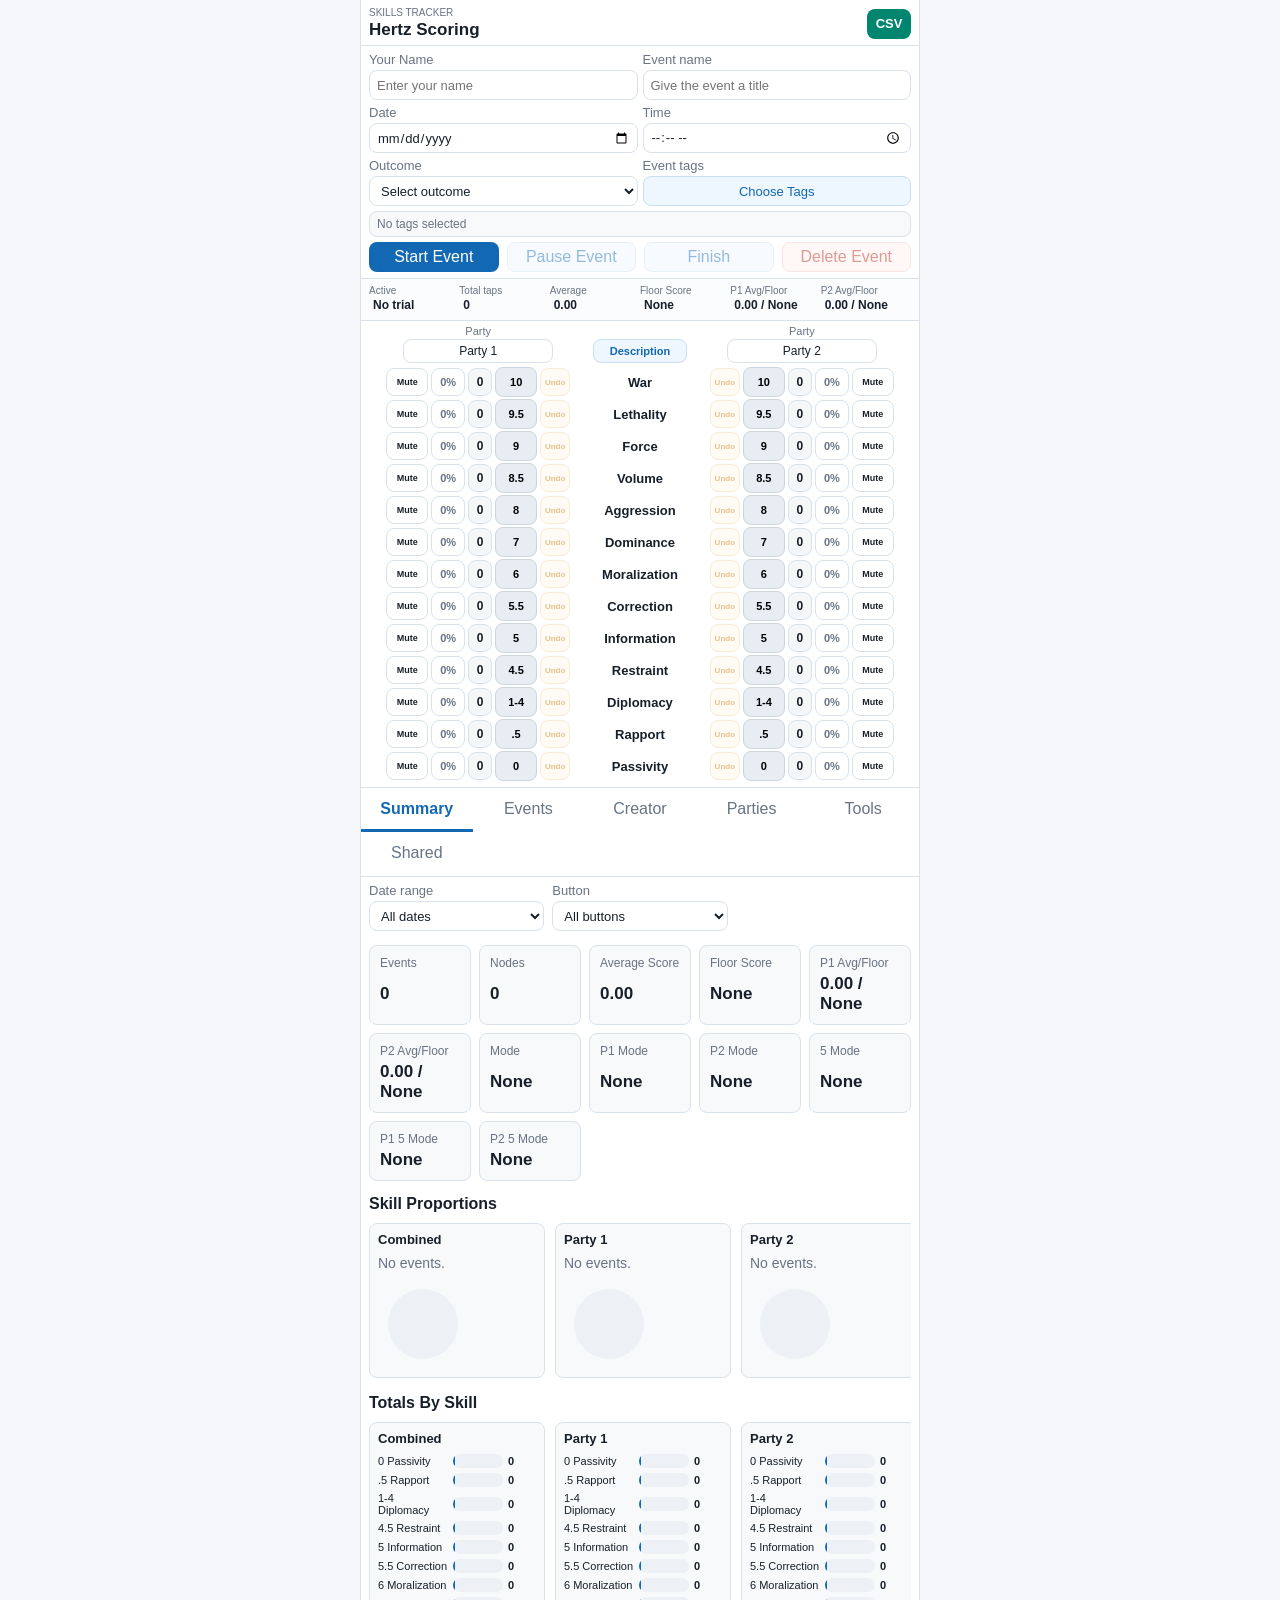
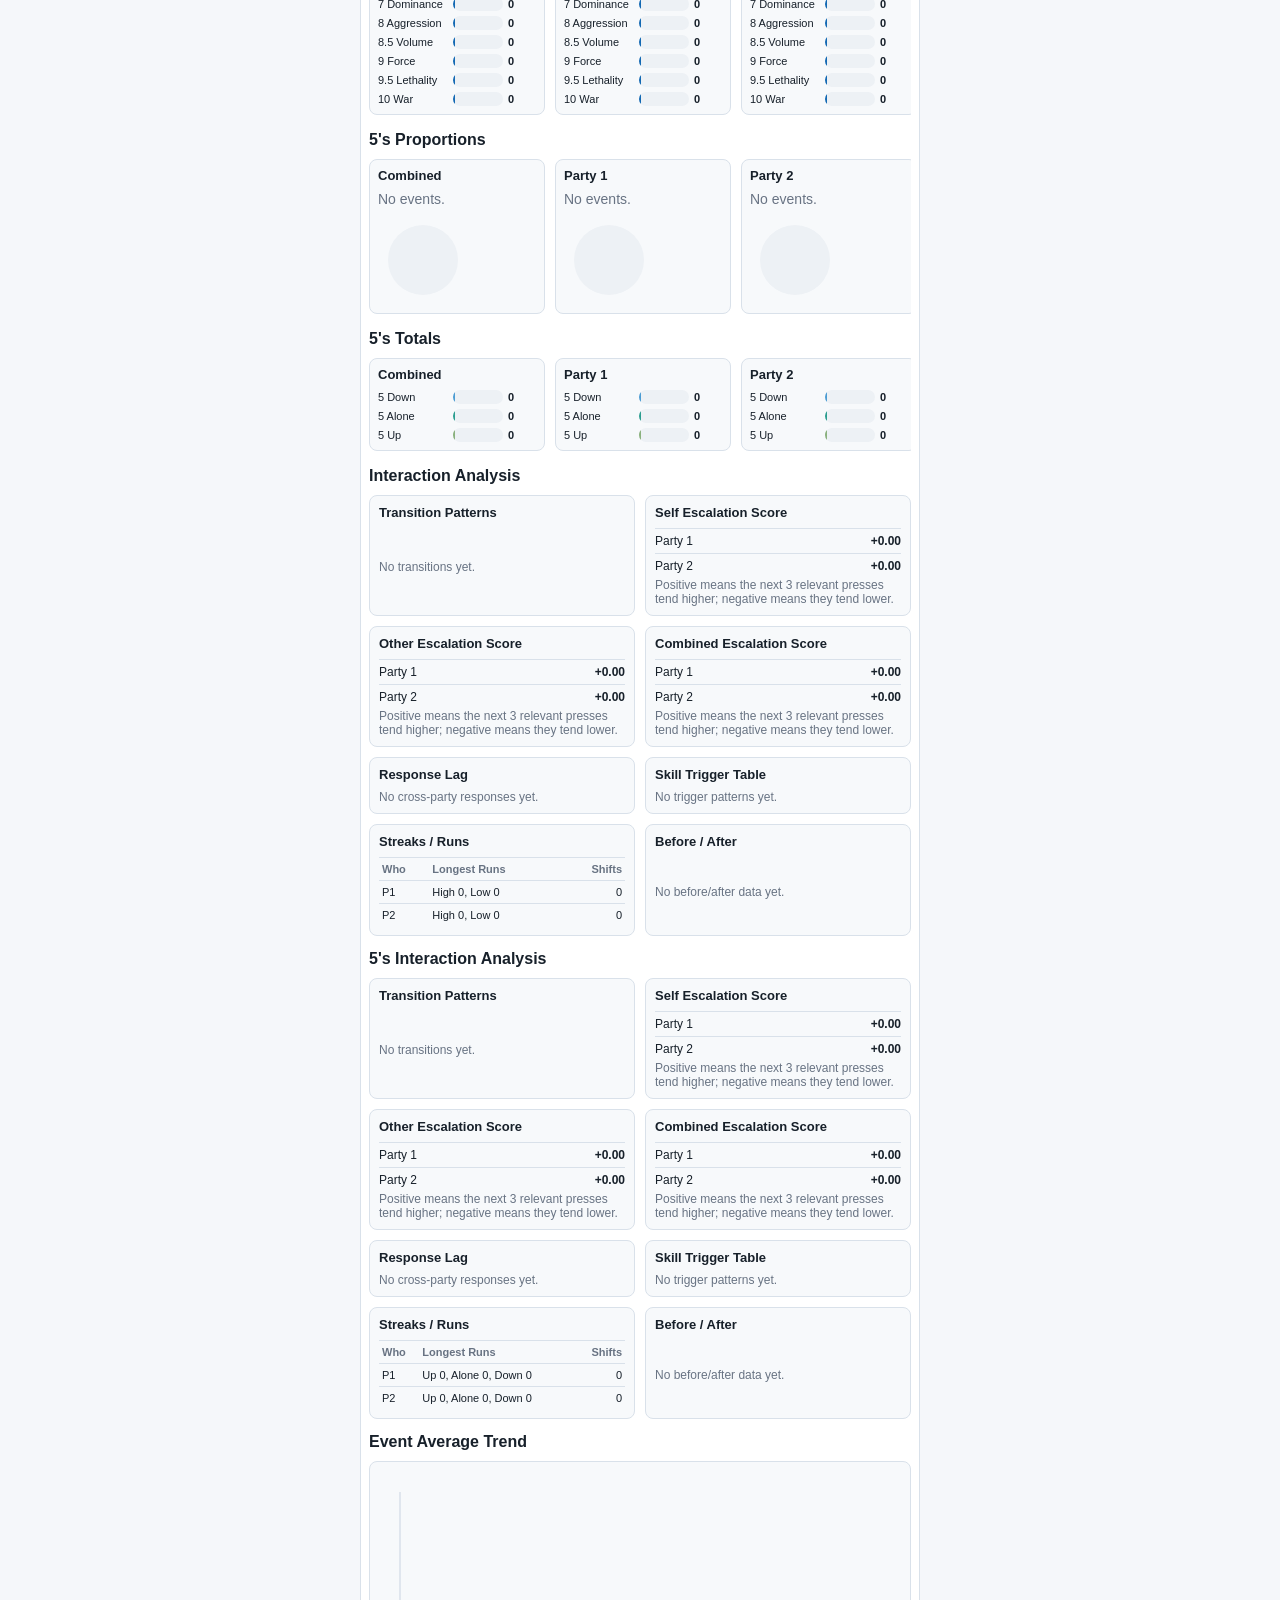
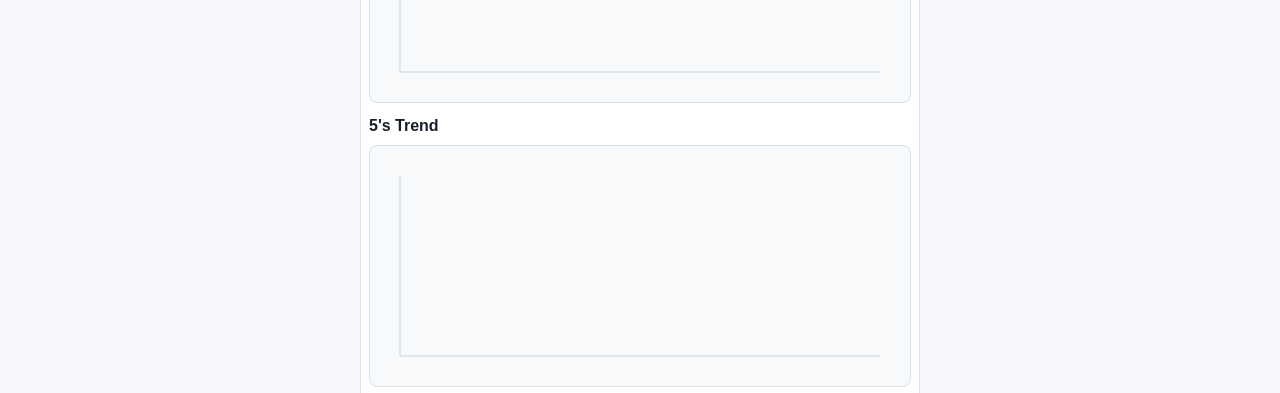
==== index.html @ 6743d91a "First Upload My first time uploading the files from Codex" ====
<!doctype html>
<html lang="en">
  <head>
    <meta charset="utf-8">
    <meta name="viewport" content="width=device-width, initial-scale=1">
    <title>!fThen Mobile</title>
    <meta name="theme-color" content="#1268b3">
    <meta name="apple-mobile-web-app-capable" content="yes">
    <meta name="apple-mobile-web-app-title" content="!fThen Mobile">
    <meta name="apple-mobile-web-app-status-bar-style" content="default">
    <link rel="manifest" href="manifest.webmanifest">
    <link rel="icon" href="icons/icon.svg" type="image/svg+xml">
    <link rel="apple-touch-icon" href="icons/ifthen-logo.png">
    <link rel="stylesheet" href="styles.css">
  </head>
  <body>
    <main class="app-shell">
      <header class="topbar">
        <div>
          <p class="eyebrow">Skills Tracker</p>
          <h1>Hertz Scoring</h1>
        </div>
        <button class="icon-button" id="exportCsv" type="button" aria-label="Export event summaries to CSV" title="Export CSV">
          CSV
        </button>
      </header>

      <section class="trial-panel" aria-label="Event setup">
        <label class="field">
          <span>Your Name</span>
          <input id="clientName" autocomplete="name" placeholder="Enter your name">
        </label>
        <label class="field">
          <span>Event name</span>
          <input id="trialName" placeholder="Give the event a title">
        </label>
        <label class="field">
          <span>Date</span>
          <input id="eventDate" type="date">
        </label>
        <label class="field">
          <span>Time</span>
          <input id="eventTime" type="time">
        </label>
        <label class="field">
          <span>Outcome</span>
          <select id="eventOutcome">
            <option value="">Select outcome</option>
            <option value="Resolved">Resolved</option>
            <option value="De-escalated">De-escalated</option>
            <option value="Unresolved">Unresolved</option>
            <option value="Escalated">Escalated</option>
            <option value="Paused">Paused</option>
            <option value="Intervention">Intervention</option>
          </select>
        </label>
        <label class="field">
          <span>Event tags</span>
          <button class="secondary" id="openTagPicker" type="button">Choose Tags</button>
        </label>
        <div class="selected-tags" id="selectedTags">No tags selected</div>
        <div class="trial-actions">
          <button class="primary" id="startTrial" type="button">Start Event</button>
          <button class="secondary" id="pauseTrial" type="button" disabled aria-label="Pause or resume event">⏸</button>
          <button class="secondary" id="endTrial" type="button" disabled>Finish</button>
          <button class="danger" id="deleteTrial" type="button" disabled>Delete Event</button>
        </div>
      </section>

      <section class="status-strip" aria-live="polite">
        <div>
          <span class="stat-label">Active</span>
          <strong id="activeTrialLabel">No trial</strong>
        </div>
        <div>
          <span class="stat-label">Total taps</span>
          <strong id="totalTaps">0</strong>
        </div>
        <div>
          <span class="stat-label">Average</span>
          <strong id="averageScore">0.00</strong>
        </div>
        <div>
          <span class="stat-label">Floor Score</span>
          <strong id="floorScore">None</strong>
        </div>
        <div>
          <span class="stat-label">P1 Avg/Floor</span>
          <strong id="partyOneScores">0.00 / None</strong>
        </div>
        <div>
          <span class="stat-label">P2 Avg/Floor</span>
          <strong id="partyTwoScores">0.00 / None</strong>
        </div>
      </section>

      <section class="recorder" aria-label="Skill buttons">
        <div class="party-headings">
          <label class="field participant-field">
            <span>Party</span>
            <input id="participantOne" placeholder="Party 1" value="Party 1">
          </label>
          <button class="description-toggle" id="descriptionToggle" type="button">Description</button>
          <label class="field participant-field">
            <span>Party</span>
            <input id="participantTwo" placeholder="Party 2" value="Party 2">
          </label>
        </div>
        <div id="descriptionBox" class="description-box hidden"></div>
        <div id="buttonStack" class="button-stack"></div>
      </section>

      <nav class="tabs" aria-label="Dashboard views">
        <button class="tab active" data-tab="summary" type="button">Summary</button>
        <button class="tab" data-tab="trials" type="button">Events</button>
        <button class="tab" data-tab="creator" type="button">Creator</button>
        <button class="tab" data-tab="participants" type="button">Parties</button>
        <button class="tab" data-tab="tools" type="button">Tools</button>
        <button class="tab" data-tab="shared" type="button">Shared</button>
      </nav>

      <section class="dashboard" id="summaryPanel">
        <div class="filter-row">
          <label class="field compact">
            <span>Date range</span>
            <select id="dateFilter">
              <option value="all">All dates</option>
              <option value="7">Last 7 days</option>
              <option value="30">Last 30 days</option>
            </select>
          </label>
          <label class="field compact">
            <span>Button</span>
            <select id="buttonFilter">
              <option value="all">All buttons</option>
            </select>
          </label>
        </div>

        <div class="metric-grid">
          <div class="metric">
            <span>Events</span>
            <strong id="metricTrials">0</strong>
          </div>
          <div class="metric">
            <span>Nodes</span>
            <strong id="metricEvents">0</strong>
          </div>
          <div class="metric">
            <span>Average Score</span>
            <strong id="metricAverage">0.00</strong>
          </div>
          <div class="metric">
            <span>Floor Score</span>
            <strong id="metricFloor">None</strong>
          </div>
          <div class="metric">
            <span>P1 Avg/Floor</span>
            <strong id="metricPartyOneScores">0.00 / None</strong>
          </div>
          <div class="metric">
            <span>P2 Avg/Floor</span>
            <strong id="metricPartyTwoScores">0.00 / None</strong>
          </div>
          <div class="metric">
            <span>Mode</span>
            <strong id="metricMode">None</strong>
          </div>
          <div class="metric">
            <span>P1 Mode</span>
            <strong id="metricModeP1">None</strong>
          </div>
          <div class="metric">
            <span>P2 Mode</span>
            <strong id="metricModeP2">None</strong>
          </div>
          <div class="metric">
            <span>5 Mode</span>
            <strong id="metricCategoryMode">None</strong>
          </div>
          <div class="metric">
            <span>P1 5 Mode</span>
            <strong id="metricCategoryModeP1">None</strong>
          </div>
          <div class="metric">
            <span>P2 5 Mode</span>
            <strong id="metricCategoryModeP2">None</strong>
          </div>
        </div>

        <div class="chart-block">
          <h2>Skill Proportions</h2>
          <div id="pieChartRow" class="chart-row"></div>
        </div>

        <div class="chart-block">
          <h2>Totals By Skill</h2>
          <div id="barChartRow" class="chart-row"></div>
        </div>

        <div class="chart-block">
          <h2>5's Proportions</h2>
          <div id="categoryPieChartRow" class="chart-row"></div>
        </div>

        <div class="chart-block">
          <h2>5's Totals</h2>
          <div id="categoryBarChartRow" class="chart-row"></div>
        </div>

        <div class="chart-block">
          <h2>Interaction Analysis</h2>
          <div id="interactionAnalysis" class="analysis-grid"></div>
        </div>

        <div class="chart-block">
          <h2>5's Interaction Analysis</h2>
          <div id="categoryInteractionAnalysis" class="analysis-grid"></div>
        </div>

        <div class="chart-block">
          <h2>Event Average Trend</h2>
          <svg id="lineChart" class="line-chart" viewBox="0 0 360 160" role="img" aria-label="Average score over events"></svg>
        </div>

        <div class="chart-block">
          <h2>5's Trend</h2>
          <svg id="categoryLineChart" class="line-chart" viewBox="0 0 360 160" role="img" aria-label="5's average over events"></svg>
        </div>
      </section>

      <section class="dashboard hidden" id="trialsPanel">
        <h2>Event History</h2>
        <div id="trialList" class="trial-list"></div>
      </section>

      <section class="dashboard hidden" id="participantsPanel">
        <h2>Party Profiles</h2>
        <div class="filter-row">
          <label class="field compact">
            <span>Profile</span>
            <select id="profileSelect"></select>
          </label>
          <label class="field compact">
            <span>Compare A</span>
            <select id="compareA"></select>
          </label>
          <label class="field compact">
            <span>Compare B</span>
            <select id="compareB"></select>
          </label>
        </div>
        <div id="profileDashboard" class="profile-grid"></div>
        <div id="compareDashboard" class="profile-grid"></div>
      </section>

      <section class="dashboard hidden" id="creatorPanel">
        <h2>Creator Live Scoring</h2>
        <div class="filter-row">
          <label class="field compact">
            <span>Video URL</span>
            <input id="videoUrl" placeholder="Paste YouTube or video link">
          </label>
        </div>
        <div class="trial-actions">
          <button class="primary" id="saveVideoMeta" type="button">Attach Video</button>
          <button class="secondary" id="addRecommendedVideo" type="button">Add Recommended</button>
          <button class="secondary" id="openOverlay" type="button">Open Overlay</button>
          <button class="secondary" id="renderEmbed" type="button">Preview Video</button>
        </div>
        <div id="videoEmbed" class="video-embed"></div>
        <div class="overlay-stage">
          <div class="creator-hud">
            <div>
              <span>Nodes</span>
              <strong id="creatorNodes">0</strong>
            </div>
            <div>
              <span>Average</span>
              <strong id="creatorAverage">0.00</strong>
            </div>
            <div>
              <span>Peak</span>
              <strong id="creatorPeak">None</strong>
            </div>
            <div>
              <span>Mode</span>
              <strong id="creatorMode">None</strong>
            </div>
          </div>
          <div id="creatorTimeline" class="live-timeline"></div>
          <div class="creator-pies">
            <div class="mini-chart">
              <h3>Live Counts</h3>
              <div id="creatorBars" class="bar-chart"></div>
            </div>
            <div class="mini-chart">
              <h3>Live Pie</h3>
              <div class="pie-layout">
                <svg id="creatorPie" class="pie-chart" viewBox="0 0 180 180"></svg>
                <div id="creatorPieLegend" class="pie-legend"></div>
              </div>
            </div>
          </div>
        </div>
        <div class="chart-block">
          <h2>Recommended Videos</h2>
          <div id="recommendedVideos" class="trial-list"></div>
        </div>
        <div class="chart-block">
          <h2>Redundancy Review</h2>
          <div id="redundancyReview" class="analysis-grid"></div>
        </div>
      </section>

      <section class="dashboard hidden" id="toolsPanel">
        <h2>App Tools</h2>
        <div class="metric-grid">
          <div class="metric">
            <span>App Version</span>
            <strong id="appVersion">0.2.0</strong>
          </div>
          <div class="metric">
            <span>Status</span>
            <strong id="connectionStatus">Checking</strong>
          </div>
          <div class="metric">
            <span>Last Saved</span>
            <strong id="lastSaved">Never</strong>
          </div>
        </div>

        <div class="chart-block">
          <h2>Backup & Restore</h2>
          <div class="tool-actions">
            <button class="primary" id="exportBackup" type="button">Export Backup</button>
            <label class="file-button">
              Import Backup
              <input id="importBackup" type="file" accept="application/json">
            </label>
            <button class="secondary" id="loadDemo" type="button">Load Demo Event</button>
            <button class="danger" id="clearData" type="button">Clear App Data</button>
          </div>
        </div>

        <div class="chart-block">
          <h2>First-Time Setup</h2>
          <div class="help-card">
            <p>Enter a client name, name the event, optionally attach tags, an outcome, and a video link, then tap the first skill button to auto-start scoring.</p>
            <p>Use Export Backup before deleting browser data or switching devices.</p>
          </div>
        </div>

        <div class="chart-block">
          <h2>Privacy</h2>
          <div class="help-card">
            <p>This MVP stores scoring data locally in this browser. It does not send event data to a central server unless you later add that feature.</p>
          </div>
        </div>

        <div class="chart-block">
          <h2>Install On iPhone</h2>
          <div class="help-card">
            <p>Open the hosted app in Safari, tap Share, then choose Add to Home Screen. Updates appear after you publish new files and the app detects a new service worker version.</p>
          </div>
        </div>

        <div class="chart-block">
          <h2>Reminder Notes</h2>
          <div id="reminderNotes" class="reminder-list"></div>
        </div>
      </section>

      <section class="dashboard hidden" id="sharedPanel">
        <h2>Shared Pool</h2>
        <p class="hint">Submit completed events manually. Admins can see who submitted each event.</p>
        <div id="sharedList" class="trial-list"></div>
      </section>
    </main>

    <div class="update-toast hidden" id="updateToast">
      <span>New version available</span>
      <button id="reloadApp" type="button">Update</button>
    </div>

    <div class="modal-backdrop hidden" id="tagModal">
      <section class="tag-modal" role="dialog" aria-modal="true" aria-labelledby="tagModalTitle">
        <header>
          <h2 id="tagModalTitle">Event Tags</h2>
          <button class="secondary" id="closeTagModal" type="button">Close</button>
        </header>
        <div class="tag-grid" id="tagGrid"></div>
        <div class="trial-actions">
          <button class="primary" id="saveTags" type="button">Save Tags</button>
          <button class="secondary" id="finishFromTags" type="button">Finish Event</button>
        </div>
      </section>
    </div>

    <script src="app.js"></script>
  </body>
</html>
---- styles.css ----
:root {
  color-scheme: light;
  --ink: #17202a;
  --muted: #687383;
  --line: #d9e1ea;
  --surface: #ffffff;
  --page: #f5f7fa;
  --accent: #1268b3;
  --accent-2: #00856f;
  --danger: #b42318;
  --warning: #c77700;
  --radius: 8px;
}

* {
  box-sizing: border-box;
}

body {
  margin: 0;
  background: var(--page);
  color: var(--ink);
  font-family: Arial, Helvetica, sans-serif;
}

button,
input,
select {
  font: inherit;
}

.app-shell {
  width: min(100%, 560px);
  min-height: 100vh;
  margin: 0 auto;
  background: var(--surface);
  border-left: 1px solid var(--line);
  border-right: 1px solid var(--line);
}

.topbar {
  position: sticky;
  top: 0;
  z-index: 10;
  display: flex;
  align-items: center;
  justify-content: space-between;
  gap: 12px;
  padding: 7px 8px 5px;
  background: rgba(255, 255, 255, 0.96);
  border-bottom: 1px solid var(--line);
}

.eyebrow {
  margin: 0 0 2px;
  color: var(--muted);
  font-size: 10px;
  text-transform: uppercase;
}

h1,
h2 {
  margin: 0;
  letter-spacing: 0;
}

h1 {
  font-size: 17px;
}

h2 {
  font-size: 16px;
}

.trial-panel,
.status-strip,
.dashboard {
  padding: 6px 8px;
}

.trial-panel {
  display: grid;
  grid-template-columns: 1fr 1fr;
  gap: 5px;
  border-bottom: 1px solid var(--line);
}

.field {
  display: grid;
  gap: 3px;
  color: var(--muted);
  font-size: 13px;
}

.field input,
.field select {
  width: 100%;
  min-height: 30px;
  padding: 4px 7px;
  color: var(--ink);
  background: #fff;
  border: 1px solid var(--line);
  border-radius: var(--radius);
}

.compact {
  min-width: 0;
}

.filter-row {
  display: grid;
  grid-template-columns: 1fr 1fr 1fr;
  gap: 8px;
}

.trial-actions {
  grid-column: 1 / -1;
  display: grid;
  grid-template-columns: repeat(4, 1fr);
  gap: 8px;
}

.selected-tags {
  grid-column: 1 / -1;
  min-height: 24px;
  padding: 5px 7px;
  color: var(--muted);
  background: #f7f9fb;
  border: 1px solid var(--line);
  border-radius: var(--radius);
  font-size: 12px;
}

button {
  min-height: 30px;
  border: 1px solid transparent;
  border-radius: var(--radius);
  cursor: pointer;
  touch-action: manipulation;
}

button:disabled {
  cursor: not-allowed;
  opacity: 0.45;
}

.primary {
  color: #fff;
  background: var(--accent);
}

.secondary {
  color: var(--accent);
  background: #eef6ff;
  border-color: #c8def3;
}

.danger {
  color: var(--danger);
  background: #fff0ee;
  border-color: #f2c4be;
}

.icon-button {
  width: 44px;
  min-height: 30px;
  color: #fff;
  background: var(--accent-2);
  font-size: 13px;
  font-weight: 700;
}

.status-strip {
  position: sticky;
  top: 39px;
  z-index: 9;
  display: grid;
  grid-template-columns: repeat(6, minmax(0, 1fr)) auto;
  align-items: center;
  gap: 8px;
  background: #fbfcfe;
  border-bottom: 1px solid var(--line);
}

.stat-label {
  display: block;
  color: var(--muted);
  font-size: 10px;
}

.status-strip strong {
  display: block;
  overflow: hidden;
  font-size: 12px;
  padding: 2px 4px;
  border-radius: 4px;
  text-overflow: ellipsis;
  white-space: nowrap;
}

.undo {
  min-height: 28px;
  padding: 0 10px;
  color: var(--warning);
  background: #fff7e8;
  border-color: #f1d3a3;
  font-weight: 700;
}

.recorder {
  padding: 4px 6px 6px;
  border-bottom: 1px solid var(--line);
}

.button-stack {
  display: grid;
  gap: 2px;
}

.party-headings {
  display: grid;
  grid-template-columns: minmax(132px, 1fr) minmax(52px, 0.42fr) minmax(132px, 1fr);
  align-items: end;
  justify-items: center;
  gap: 4px;
  margin-bottom: 4px;
}

.participant-field {
  gap: 2px;
  font-size: 11px;
  width: min(100%, 150px);
  text-align: center;
}

.participant-field input {
  min-height: 24px;
  padding: 3px 5px;
  font-size: 12px;
  text-align: center;
}

.description-toggle {
  align-self: end;
  width: min(100%, 94px);
  min-height: 24px;
  padding: 2px 6px;
  color: var(--accent);
  background: #eef6ff;
  border-color: #c8def3;
  font-size: 11px;
  font-weight: 800;
}

.description-box {
  width: min(100%, 360px);
  max-height: 140px;
  margin: 4px auto 6px;
  overflow-y: auto;
  padding: 8px;
  background: #fff;
  border: 1px solid var(--line);
  border-radius: var(--radius);
  box-shadow: 0 8px 24px rgba(23, 32, 42, 0.12);
  font-size: 12px;
}

.description-box p {
  margin: 0 0 6px;
}

.skill-row {
  display: grid;
  grid-template-columns: minmax(132px, 1fr) minmax(52px, 0.42fr) minmax(132px, 1fr);
  align-items: center;
  justify-items: center;
  gap: 4px;
}

.skill-label {
  overflow-wrap: anywhere;
  color: var(--ink);
  font-size: clamp(10px, 2.7vw, 13px);
  font-weight: 700;
  text-align: center;
}

.participant-controls {
  display: grid;
  grid-template-columns: 42px 34px 24px 42px 30px;
  align-items: center;
  justify-content: center;
  gap: 3px;
  width: 100%;
}

.participant-controls.mirror {
  grid-template-columns: 30px 42px 24px 34px 42px;
}

.skill-button {
  width: 42px;
  height: 30px;
  min-height: 30px;
  color: #111827;
  background: #e8edf3;
  border-color: #ccd6e1;
  font-weight: 800;
  font-size: 11px;
}

.skill-undo {
  width: 30px;
  min-height: 28px;
  padding: 0;
  color: var(--warning);
  background: #fff7e8;
  border-color: #f1d3a3;
  font-size: 8px;
  font-weight: 800;
}

.skill-button.active {
  box-shadow: inset 0 0 0 2px rgba(0, 0, 0, 0.16);
}

.counter {
  display: grid;
  place-items: center;
  height: 28px;
  color: var(--ink);
  background: #f4f6f8;
  border: 1px solid var(--line);
  border-radius: var(--radius);
  font-weight: 800;
  font-size: 12px;
}

.percentage {
  display: grid;
  place-items: center;
  height: 28px;
  color: var(--muted);
  background: #fff;
  border: 1px solid var(--line);
  border-radius: var(--radius);
  font-size: 11px;
  font-weight: 800;
}

.percentage-label {
  display: grid;
  place-items: center;
  min-width: 0;
  height: 28px;
  color: var(--ink);
  background: #fff;
  border: 1px solid var(--line);
  border-radius: var(--radius);
  font-size: 9px;
  font-weight: 800;
  overflow: hidden;
  text-overflow: ellipsis;
  white-space: nowrap;
}

.percent-mute {
  background: #fff;
}

.percent-mild {
  background: #d9ecff;
}

.percent-moderate {
  background: #ccebd8;
}

.percent-major {
  background: #fff1a8;
}

.percent-massive {
  background: #ffd2a6;
}

.percent-monochrome {
  background: #f8b4ac;
}

.tabs {
  display: grid;
  grid-template-columns: repeat(5, 1fr);
  border-bottom: 1px solid var(--line);
}

.video-embed {
  width: 100%;
  background: #f7f9fb;
  border: 1px solid var(--line);
  border-radius: var(--radius);
}

.video-embed iframe {
  display: block;
  width: 100%;
  aspect-ratio: 16 / 9;
  border: 0;
}

.overlay-stage {
  display: grid;
  gap: 10px;
  padding: 10px;
  background: #101820;
  border-radius: var(--radius);
}

.creator-hud {
  display: grid;
  grid-template-columns: repeat(4, 1fr);
  gap: 8px;
  color: #fff;
}

.creator-hud div {
  padding: 8px;
  background: rgba(255, 255, 255, 0.08);
  border: 1px solid rgba(255, 255, 255, 0.12);
  border-radius: var(--radius);
}

.creator-hud span {
  display: block;
  color: rgba(255, 255, 255, 0.68);
  font-size: 11px;
}

.creator-hud strong {
  font-size: 16px;
}

.live-timeline {
  position: relative;
  min-height: 270px;
  overflow-x: auto;
  overflow-y: hidden;
  background: #061018;
  border: 1px solid rgba(255, 255, 255, 0.12);
  border-radius: var(--radius);
}

.creator-svg {
  display: block;
  height: 270px;
  min-width: 100%;
}

.creator-avatar {
  position: sticky;
  left: 8px;
  z-index: 2;
  width: 42px;
  height: 42px;
  display: grid;
  place-items: center;
  overflow: hidden;
  color: #fff;
  background: #1268b3;
  border: 2px solid rgba(255, 255, 255, 0.7);
  border-radius: 50%;
  font-size: 12px;
  font-weight: 800;
}

.creator-avatar.p1 {
  top: 32px;
}

.creator-avatar.p2 {
  top: 88px;
  background: #00856f;
}

.creator-avatar img {
  width: 100%;
  height: 100%;
  object-fit: cover;
}

.creator-pies {
  display: grid;
  grid-template-columns: 1fr 1fr;
  gap: 10px;
}

.tab {
  min-height: 44px;
  color: var(--muted);
  background: #fff;
  border: 0;
  border-radius: 0;
  border-bottom: 3px solid transparent;
}

.tab.active {
  color: var(--accent);
  border-bottom-color: var(--accent);
  font-weight: 800;
}

.dashboard {
  display: grid;
  gap: 14px;
}

.hidden {
  display: none !important;
}

.metric-grid {
  display: grid;
  grid-template-columns: repeat(5, 1fr);
  gap: 8px;
}

.metric {
  display: grid;
  gap: 4px;
  padding: 10px;
  background: #f7f9fb;
  border: 1px solid var(--line);
  border-radius: var(--radius);
}

.metric span {
  color: var(--muted);
  font-size: 12px;
}

.metric strong {
  overflow-wrap: anywhere;
  font-size: 17px;
}

.chart-block {
  display: grid;
  gap: 10px;
}

.chart-row {
  display: grid;
  grid-template-columns: repeat(3, minmax(176px, 1fr));
  gap: 10px;
  overflow-x: auto;
  padding-bottom: 2px;
}

.mini-chart {
  display: grid;
  gap: 8px;
  min-width: 176px;
  padding: 8px;
  background: #f7f9fb;
  border: 1px solid var(--line);
  border-radius: var(--radius);
}

.mini-chart h3 {
  margin: 0;
  font-size: 13px;
}

.bar-chart {
  display: grid;
  gap: 5px;
}

.bar-row {
  display: grid;
  grid-template-columns: 70px 1fr 28px;
  align-items: center;
  gap: 5px;
  font-size: 11px;
}

.bar-track {
  height: 14px;
  overflow: hidden;
  background: #edf1f5;
  border-radius: 999px;
}

.bar-fill {
  height: 100%;
  min-width: 2px;
  background: var(--accent);
  border-radius: 999px;
}

.line-chart {
  width: 100%;
  min-height: 160px;
  background: #f7f9fb;
  border: 1px solid var(--line);
  border-radius: var(--radius);
}

.pie-layout {
  display: grid;
  grid-template-columns: 1fr;
  align-items: center;
  gap: 8px;
}

.pie-chart {
  width: 90px;
  height: 90px;
}

.pie-legend {
  display: grid;
  grid-template-columns: repeat(2, minmax(0, 1fr));
  gap: 4px;
  font-size: 10px;
  order: -1;
}

.legend-item {
  display: grid;
  grid-template-columns: 10px 1fr auto;
  align-items: center;
  gap: 6px;
}

.legend-swatch {
  width: 10px;
  height: 10px;
  border-radius: 2px;
}

.trial-list {
  display: grid;
  gap: 10px;
}

.trial-card {
  display: grid;
  gap: 8px;
  padding: 10px;
  background: #fff;
  border: 1px solid var(--line);
  border-radius: var(--radius);
}

.trial-card header {
  display: flex;
  justify-content: space-between;
  gap: 10px;
}

.trial-card h3 {
  margin: 0;
  font-size: 15px;
}

.trial-card p {
  margin: 0;
  color: var(--muted);
  font-size: 13px;
}

.trial-card .card-actions {
  display: grid;
  grid-template-columns: 1fr 1fr;
  gap: 8px;
}

.event-summary {
  border: 1px solid var(--line);
  border-radius: var(--radius);
  background: #f7f9fb;
}

.event-summary summary {
  cursor: pointer;
  padding: 8px;
  color: var(--accent);
  font-size: 13px;
  font-weight: 800;
}

.event-summary-body {
  padding: 0 8px 8px;
}

.event-summary-body h4 {
  margin: 10px 0 4px;
  font-size: 13px;
}

.report-card {
  display: grid;
  grid-template-columns: repeat(2, minmax(0, 1fr));
  gap: 6px;
  margin-bottom: 8px;
}

.report-item {
  display: grid;
  gap: 2px;
  padding: 7px;
  background: #fff;
  border: 1px solid var(--line);
  border-radius: var(--radius);
}

.report-item span {
  color: var(--muted);
  font-size: 10px;
}

.report-item strong {
  overflow-wrap: anywhere;
  font-size: 12px;
}

.heatmap-wrap {
  width: 100%;
  overflow-x: auto;
  padding-bottom: 4px;
}

.heatmap-table {
  min-width: 560px;
  width: 100%;
  border-collapse: collapse;
  font-size: 10px;
}

.heatmap-table th,
.heatmap-table td {
  min-width: 34px;
  padding: 5px;
  border: 1px solid var(--line);
  text-align: center;
}

.heatmap-table th {
  background: #fff;
  color: var(--muted);
  font-weight: 800;
}

.sequence-chart {
  width: 760px;
  min-height: 150px;
  background: #f7f9fb;
  border: 1px solid var(--line);
  border-radius: var(--radius);
}

.timeline-scroll {
  width: 100%;
  overflow-x: auto;
}

.score-low {
  background: rgba(0, 133, 111, 0.5);
  color: #06251f;
}

.score-high {
  background: rgba(180, 35, 24, 0.5);
  color: #2f0704;
}

.sequence-legend {
  display: flex;
  gap: 12px;
  color: var(--muted);
  font-size: 12px;
}

.sequence-legend span::before {
  content: "";
  display: inline-block;
  width: 9px;
  height: 9px;
  margin-right: 5px;
  border-radius: 50%;
  background: var(--dot);
}

.analysis-grid {
  display: grid;
  grid-template-columns: repeat(2, minmax(0, 1fr));
  gap: 10px;
}

.analysis-card {
  display: grid;
  gap: 8px;
  min-width: 0;
  padding: 9px;
  background: #f7f9fb;
  border: 1px solid var(--line);
  border-radius: var(--radius);
}

.analysis-card h3 {
  margin: 0;
  font-size: 13px;
}

.analysis-card p {
  margin: 0;
  color: var(--muted);
  font-size: 12px;
}

.analysis-table {
  width: 100%;
  border-collapse: collapse;
  font-size: 11px;
}

.analysis-table th,
.analysis-table td {
  padding: 5px 3px;
  border-top: 1px solid var(--line);
  text-align: left;
  vertical-align: top;
}

.analysis-table th {
  color: var(--muted);
  font-weight: 700;
}

.analysis-table td:last-child,
.analysis-table th:last-child {
  text-align: right;
}

.score-list {
  display: grid;
  gap: 5px;
  font-size: 12px;
}

.score-row {
  display: flex;
  justify-content: space-between;
  gap: 8px;
  padding-top: 5px;
  border-top: 1px solid var(--line);
}

.score-row strong {
  white-space: nowrap;
}

.profile-grid {
  display: grid;
  gap: 10px;
}

.profile-summary {
  display: grid;
  grid-template-columns: repeat(4, 1fr);
  gap: 8px;
}

.comparison-row {
  display: grid;
  grid-template-columns: repeat(2, minmax(0, 1fr));
  gap: 10px;
}

.comparison-panel {
  display: grid;
  gap: 8px;
  min-width: 0;
  padding: 9px;
  background: #f7f9fb;
  border: 1px solid var(--line);
  border-radius: var(--radius);
}

.comparison-panel h3 {
  margin: 0;
  font-size: 13px;
}

.tool-actions {
  display: grid;
  grid-template-columns: repeat(4, 1fr);
  gap: 8px;
}

.file-button {
  min-height: 30px;
  display: grid;
  place-items: center;
  color: var(--accent);
  background: #eef6ff;
  border: 1px solid #c8def3;
  border-radius: var(--radius);
  font-size: 13px;
  font-weight: 800;
  cursor: pointer;
}

.file-button input {
  display: none;
}

.help-card,
.reminder-list {
  display: grid;
  gap: 8px;
  padding: 10px;
  background: #f7f9fb;
  border: 1px solid var(--line);
  border-radius: var(--radius);
}

.help-card p,
.reminder-list p {
  margin: 0;
  color: var(--ink);
  font-size: 13px;
  line-height: 1.35;
}

.hint,
.empty {
  margin: 0;
  color: var(--muted);
  font-size: 14px;
}

.update-toast {
  position: fixed;
  right: 12px;
  bottom: 12px;
  z-index: 50;
  display: flex;
  align-items: center;
  gap: 10px;
  padding: 10px;
  color: #fff;
  background: #17202a;
  border-radius: var(--radius);
  box-shadow: 0 12px 28px rgba(23, 32, 42, 0.24);
  font-size: 13px;
}

.update-toast button {
  min-height: 30px;
  color: #fff;
  background: var(--accent);
  border-color: rgba(255, 255, 255, 0.2);
  font-weight: 800;
}

.modal-backdrop {
  position: fixed;
  inset: 0;
  z-index: 60;
  display: grid;
  place-items: center;
  padding: 14px;
  background: rgba(23, 32, 42, 0.48);
}

.tag-modal {
  width: min(100%, 560px);
  max-height: 86vh;
  display: grid;
  gap: 10px;
  overflow: hidden;
  padding: 12px;
  background: #fff;
  border-radius: var(--radius);
  box-shadow: 0 18px 42px rgba(23, 32, 42, 0.28);
}

.tag-modal header {
  display: flex;
  align-items: center;
  justify-content: space-between;
  gap: 10px;
}

.tag-grid {
  display: grid;
  grid-template-columns: repeat(3, minmax(0, 1fr));
  gap: 6px;
  overflow-y: auto;
  padding-right: 2px;
}

.tag-option {
  display: flex;
  align-items: center;
  gap: 5px;
  min-width: 0;
  padding: 6px;
  background: #f7f9fb;
  border: 1px solid var(--line);
  border-radius: var(--radius);
  font-size: 11px;
}

.tag-option span {
  overflow-wrap: anywhere;
}

@media (max-width: 390px) {
  .status-strip {
    grid-template-columns: repeat(2, minmax(0, 1fr));
  }

  .undo {
    grid-column: span 2;
  }

  .pie-layout {
    grid-template-columns: 1fr;
  }

  .metric-grid {
    grid-template-columns: repeat(2, 1fr);
  }

  .analysis-grid {
    grid-template-columns: 1fr;
  }

  .profile-summary,
  .comparison-row {
    grid-template-columns: 1fr;
  }

  .tag-grid {
    grid-template-columns: repeat(2, minmax(0, 1fr));
  }
}
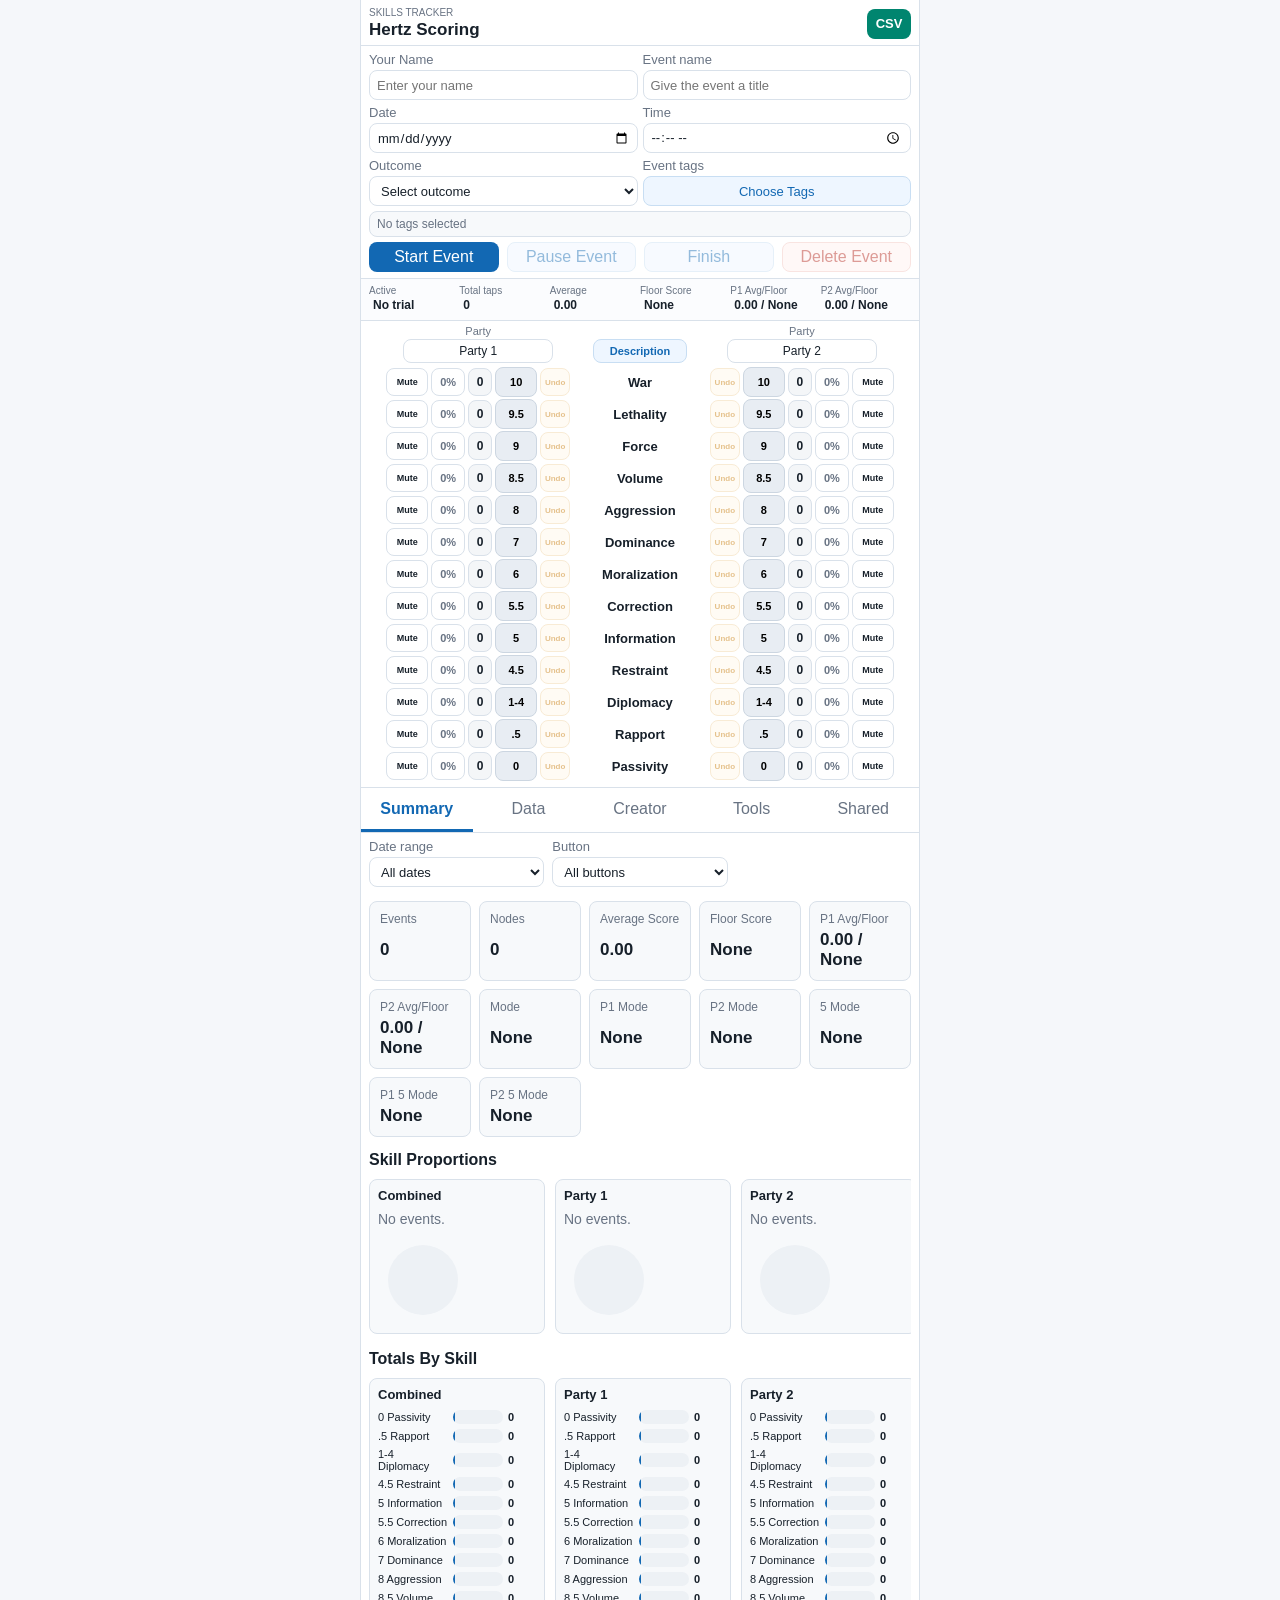
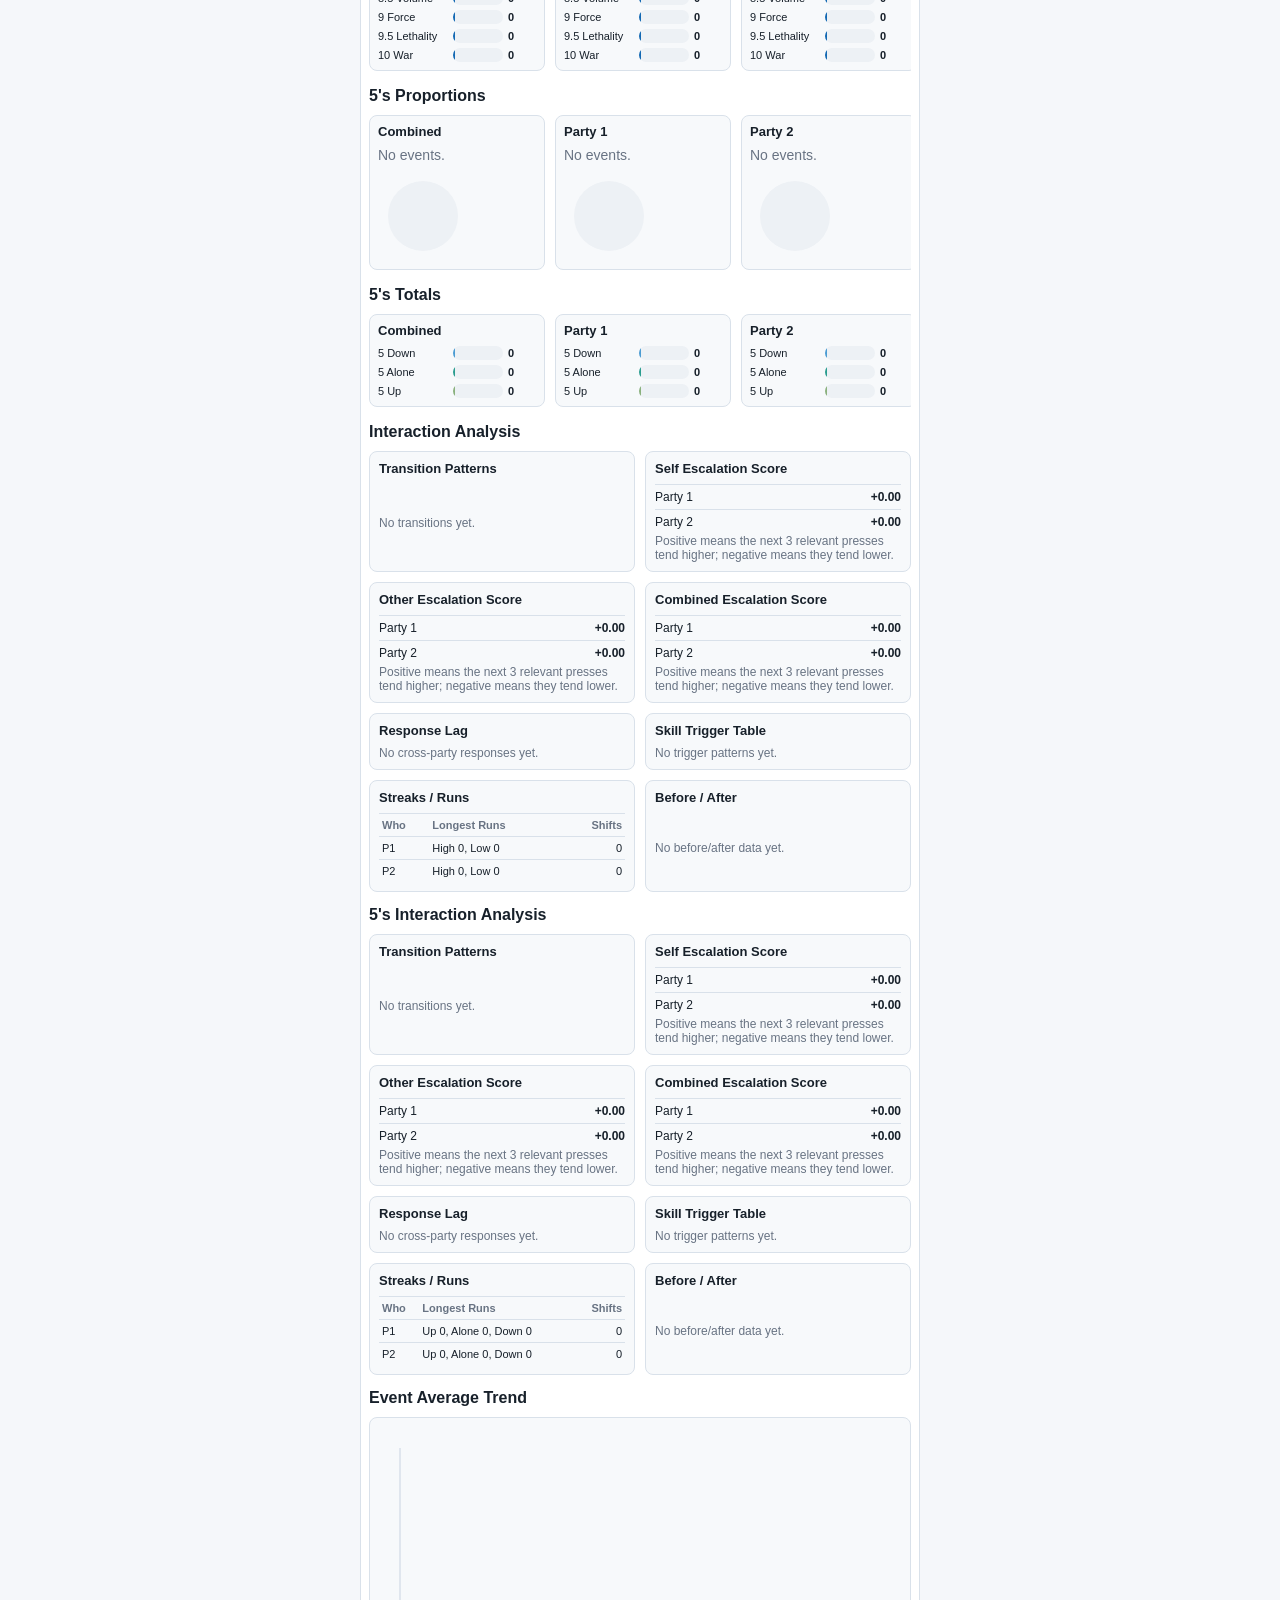
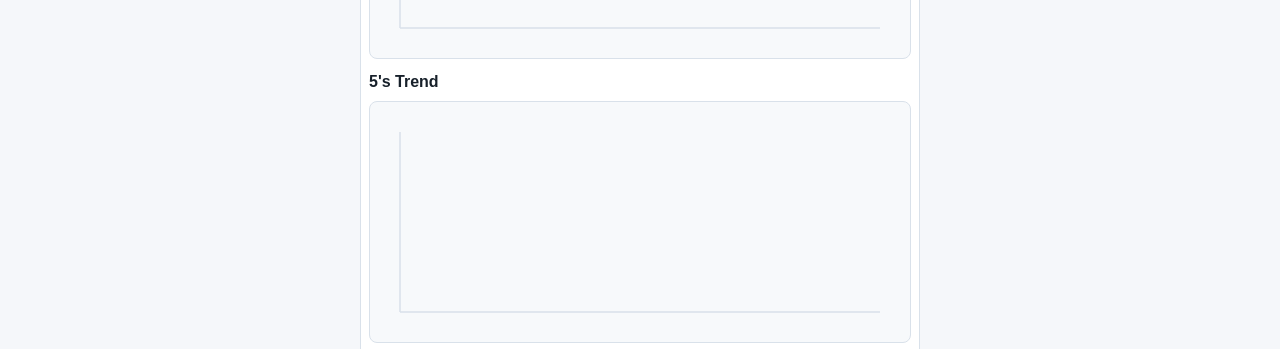
==== commit a1905845: "Add data tab and video-start scoring" ====
--- a/index.html
+++ b/index.html
@@ -112,9 +112,8 @@
 
       <nav class="tabs" aria-label="Dashboard views">
         <button class="tab active" data-tab="summary" type="button">Summary</button>
-        <button class="tab" data-tab="trials" type="button">Events</button>
+        <button class="tab" data-tab="data" type="button">Data</button>
         <button class="tab" data-tab="creator" type="button">Creator</button>
-        <button class="tab" data-tab="participants" type="button">Parties</button>
         <button class="tab" data-tab="tools" type="button">Tools</button>
         <button class="tab" data-tab="shared" type="button">Shared</button>
       </nav>
@@ -229,12 +228,10 @@
         </div>
       </section>
 
-      <section class="dashboard hidden" id="trialsPanel">
+      <section class="dashboard hidden" id="dataPanel">
         <h2>Event History</h2>
         <div id="trialList" class="trial-list"></div>
-      </section>
-
-      <section class="dashboard hidden" id="participantsPanel">
+
         <h2>Party Profiles</h2>
         <div class="filter-row">
           <label class="field compact">
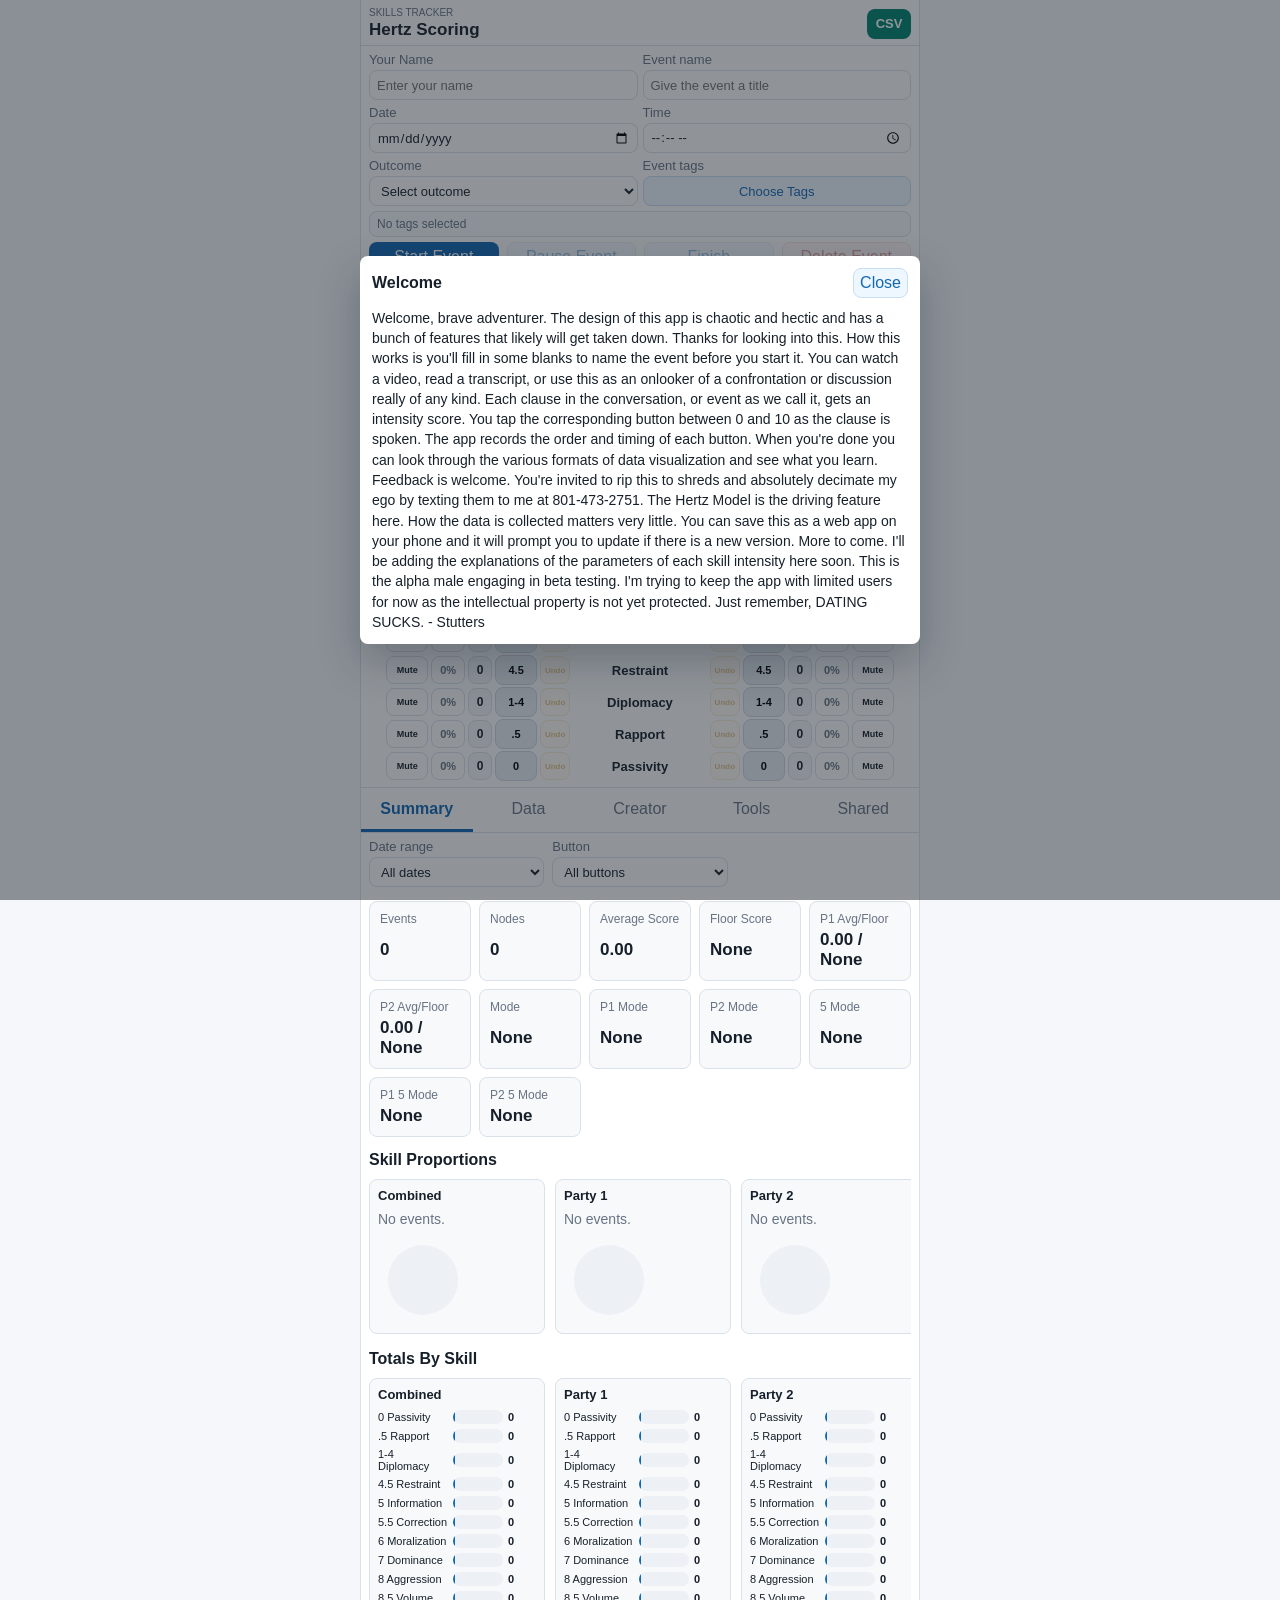
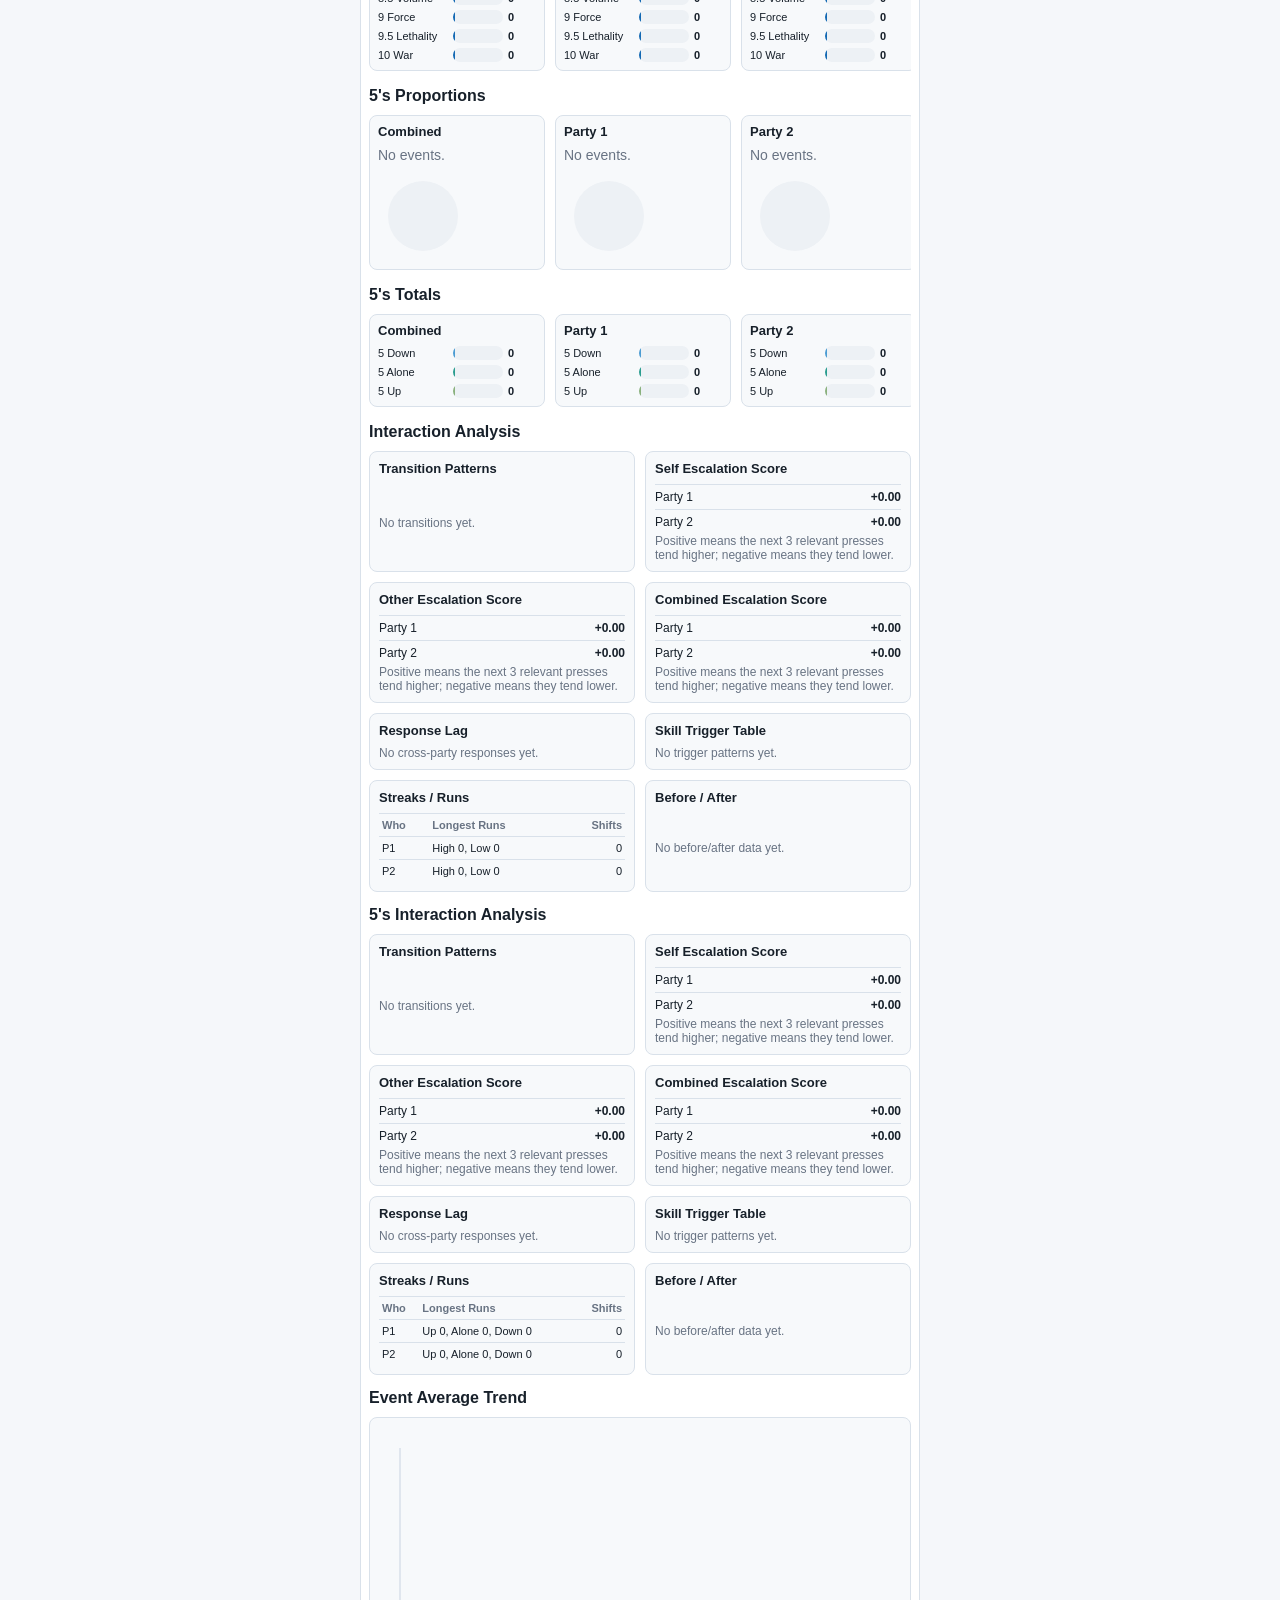
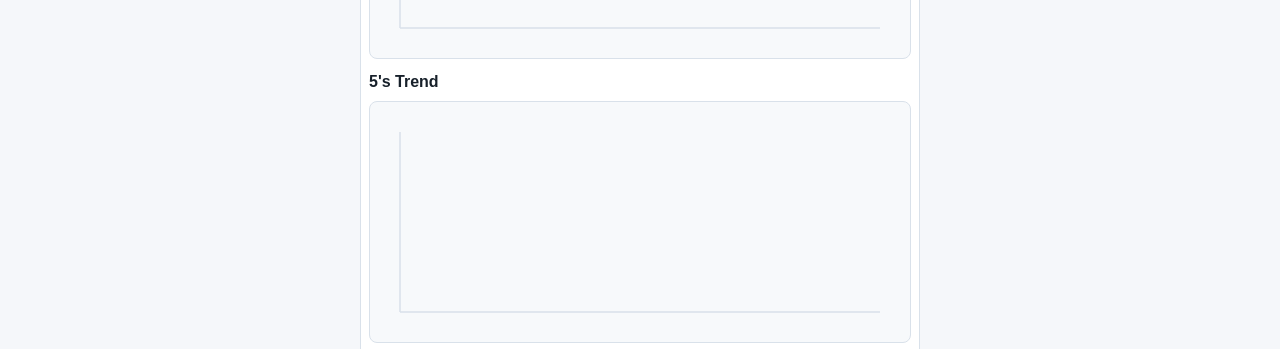
==== commit ae2b226c: "Add alpha visualization playground" ====
--- a/index.html
+++ b/index.html
@@ -229,8 +229,96 @@
       </section>
 
       <section class="dashboard hidden" id="dataPanel">
+        <h2>Data Filters</h2>
+        <div class="data-filter-grid">
+          <label class="field compact">
+            <span>Date range</span>
+            <select id="dataDateFilter">
+              <option value="all">All dates</option>
+              <option value="7">Last 7 days</option>
+              <option value="30">Last 30 days</option>
+              <option value="90">Last 90 days</option>
+            </select>
+          </label>
+          <label class="field compact">
+            <span>Event tag</span>
+            <select id="dataTagFilter">
+              <option value="all">All tags</option>
+            </select>
+          </label>
+          <label class="field compact">
+            <span>Outcome</span>
+            <select id="dataOutcomeFilter">
+              <option value="all">All outcomes</option>
+            </select>
+          </label>
+          <label class="field compact">
+            <span>Party</span>
+            <select id="dataPartyFilter">
+              <option value="all">All parties</option>
+            </select>
+          </label>
+          <label class="field compact">
+            <span>Skill</span>
+            <select id="dataSkillFilter">
+              <option value="all">All skills</option>
+            </select>
+          </label>
+          <label class="field compact">
+            <span>5's</span>
+            <select id="dataFiveFilter">
+              <option value="all">All 5's</option>
+            </select>
+          </label>
+          <label class="field compact">
+            <span>Average</span>
+            <select id="dataAverageFilter">
+              <option value="all">Any average</option>
+              <option value="low">Below 5</option>
+              <option value="middle">5 to 7</option>
+              <option value="high">Above 7</option>
+            </select>
+          </label>
+          <label class="field compact">
+            <span>Floor</span>
+            <select id="dataFloorFilter">
+              <option value="all">Any floor</option>
+              <option value="passive">0 to 4.5</option>
+              <option value="five">5 to 6</option>
+              <option value="high">7 and up</option>
+            </select>
+          </label>
+          <label class="field compact">
+            <span>Peak</span>
+            <select id="dataPeakFilter">
+              <option value="all">Any peak</option>
+              <option value="low">Below 5</option>
+              <option value="medium">5 to 7.5</option>
+              <option value="extreme">8 and up</option>
+            </select>
+          </label>
+          <label class="field compact">
+            <span>Video</span>
+            <select id="dataVideoFilter">
+              <option value="all">All events</option>
+              <option value="with">With video</option>
+              <option value="without">Without video</option>
+            </select>
+          </label>
+        </div>
+        <p class="data-filter-summary" id="dataFilterSummary">Showing all completed events.</p>
         <h2>Event History</h2>
         <div id="trialList" class="trial-list"></div>
+
+        <h2>Whole-Data Views</h2>
+        <div id="dataVizIdeas" class="idea-grid"></div>
+        <div id="dataViewContent" class="data-view-content"></div>
+
+        <h2>Layout Experiments</h2>
+        <div id="layoutExperiments" class="experiment-grid"></div>
+
+        <h2>Visualization Playground</h2>
+        <div id="vizPlayground" class="experiment-grid"></div>
 
         <h2>Party Profiles</h2>
         <div class="filter-row">
@@ -378,6 +466,16 @@
     <div class="update-toast hidden" id="updateToast">
       <span>New version available</span>
       <button id="reloadApp" type="button">Update</button>
+    </div>
+
+    <div class="modal-backdrop hidden" id="welcomeModal">
+      <section class="welcome-modal" role="dialog" aria-modal="true" aria-labelledby="welcomeTitle">
+        <header>
+          <h2 id="welcomeTitle">Welcome</h2>
+          <button class="secondary" id="closeWelcome" type="button">Close</button>
+        </header>
+        <p>Welcome, brave adventurer. The design of this app is chaotic and hectic and has a bunch of features that likely will get taken down. Thanks for looking into this. How this works is you'll fill in some blanks to name the event before you start it. You can watch a video, read a transcript, or use this as an onlooker of a confrontation or discussion really of any kind. Each clause in the conversation, or event as we call it, gets an intensity score. You tap the corresponding button between 0 and 10 as the clause is spoken. The app records the order and timing of each button. When you're done you can look through the various formats of data visualization and see what you learn. Feedback is welcome. You're invited to rip this to shreds and absolutely decimate my ego by texting them to me at 801-473-2751. The Hertz Model is the driving feature here. How the data is collected matters very little. You can save this as a web app on your phone and it will prompt you to update if there is a new version. More to come. I'll be adding the explanations of the parameters of each skill intensity here soon. This is the alpha male engaging in beta testing. I'm trying to keep the app with limited users for now as the intellectual property is not yet protected. Just remember, DATING SUCKS. - Stutters</p>
+      </section>
     </div>
 
     <div class="modal-backdrop hidden" id="tagModal">
--- a/styles.css
+++ b/styles.css
@@ -113,6 +113,19 @@
   gap: 8px;
 }
 
+.data-filter-grid {
+  display: grid;
+  grid-template-columns: repeat(2, minmax(0, 1fr));
+  gap: 8px;
+  margin-bottom: 8px;
+}
+
+.data-filter-summary {
+  margin: 0 0 12px;
+  color: var(--muted);
+  font-size: 13px;
+}
+
 .trial-actions {
   grid-column: 1 / -1;
   display: grid;
@@ -642,6 +655,353 @@
 .trial-list {
   display: grid;
   gap: 10px;
+}
+
+.idea-grid {
+  display: grid;
+  grid-template-columns: repeat(2, minmax(0, 1fr));
+  gap: 8px;
+  margin-bottom: 14px;
+}
+
+.idea-card {
+  display: block;
+  padding: 9px;
+  color: var(--ink);
+  text-align: left;
+  background: #fff;
+  border: 1px solid var(--line);
+  border-radius: var(--radius);
+}
+
+.idea-card.active {
+  color: #fff;
+  background: var(--ink);
+  border-color: var(--ink);
+}
+
+.idea-card span {
+  display: block;
+  font-size: 12px;
+  font-weight: 800;
+}
+
+.data-view-content {
+  max-height: 320px;
+  margin-bottom: 14px;
+  overflow: auto;
+  border: 1px solid var(--line);
+  border-radius: var(--radius);
+}
+
+.experiment-grid {
+  display: grid;
+  grid-template-columns: repeat(2, minmax(0, 1fr));
+  gap: 8px;
+  margin-bottom: 14px;
+}
+
+.experiment-card {
+  display: grid;
+  gap: 8px;
+  min-height: 142px;
+  padding: 9px;
+  overflow: hidden;
+  background: #fff;
+  border: 1px solid var(--line);
+  border-radius: var(--radius);
+}
+
+.experiment-card h3 {
+  margin: 0;
+  font-size: 13px;
+}
+
+.mini-svg {
+  width: 100%;
+  height: 132px;
+  display: block;
+}
+
+.mock-chips,
+.mock-metrics,
+.mock-swipe,
+.mock-pins {
+  display: flex;
+  flex-wrap: wrap;
+  gap: 6px;
+}
+
+.mock-chips span,
+.mock-swipe span,
+.mock-pins strong {
+  padding: 5px 7px;
+  background: #e9f1f8;
+  border-radius: var(--radius);
+  font-size: 11px;
+}
+
+.mock-metrics span {
+  flex: 1 1 45%;
+  display: grid;
+  gap: 2px;
+  padding: 7px;
+  background: #f7f9fb;
+  border: 1px solid var(--line);
+  border-radius: var(--radius);
+}
+
+.mock-metrics em {
+  color: var(--muted);
+  font-size: 10px;
+  font-style: normal;
+}
+
+.mock-metrics strong {
+  font-size: 14px;
+}
+
+.mock-sticky,
+.mock-toggle,
+.mock-search,
+.mock-report,
+.mock-sheet {
+  padding: 8px;
+  background: #f7f9fb;
+  border: 1px solid var(--line);
+  border-radius: var(--radius);
+  font-size: 12px;
+}
+
+.mock-sticky {
+  position: sticky;
+  top: 0;
+  display: grid;
+  grid-template-columns: repeat(4, 1fr);
+  gap: 4px;
+}
+
+.mock-sticky span {
+  padding: 4px;
+  text-align: center;
+  background: #fff;
+  border-radius: var(--radius);
+}
+
+.mock-toggle {
+  display: flex;
+  gap: 6px;
+}
+
+.mock-toggle span,
+.mock-toggle strong {
+  flex: 1;
+  padding: 6px;
+  text-align: center;
+  border-radius: var(--radius);
+}
+
+.mock-toggle strong {
+  color: #fff;
+  background: var(--ink);
+}
+
+.mock-phone {
+  position: relative;
+  min-height: 118px;
+  overflow: hidden;
+  background: #e9f1f8;
+  border-radius: var(--radius);
+}
+
+.mock-content {
+  height: 76px;
+  margin: 8px;
+  background: repeating-linear-gradient(#fff, #fff 12px, #e8edf3 13px);
+  border-radius: var(--radius);
+}
+
+.mock-sheet {
+  position: absolute;
+  left: 8px;
+  right: 8px;
+  bottom: 8px;
+}
+
+.mock-split {
+  display: grid;
+  grid-template-columns: 1fr 1.5fr;
+  gap: 6px;
+}
+
+.mock-split div {
+  min-height: 82px;
+  padding: 8px;
+  background: #f7f9fb;
+  border: 1px solid var(--line);
+  border-radius: var(--radius);
+  font-size: 12px;
+}
+
+.mock-list {
+  margin: 0;
+  padding-left: 18px;
+  font-size: 12px;
+}
+
+.mock-bars {
+  display: grid;
+  gap: 5px;
+}
+
+.mock-bars span {
+  display: grid;
+  grid-template-columns: 36px 1fr 22px;
+  align-items: center;
+  gap: 5px;
+  font-size: 10px;
+}
+
+.mock-bars i {
+  height: 8px;
+  background: var(--accent);
+  border-radius: 99px;
+}
+
+.mock-stack,
+.mock-tree {
+  display: flex;
+  min-height: 42px;
+  overflow: hidden;
+  border-radius: var(--radius);
+}
+
+.mock-tree {
+  min-height: 104px;
+  flex-wrap: wrap;
+}
+
+.mock-tree span {
+  display: grid;
+  min-width: 42px;
+  place-items: center;
+  color: #fff;
+  font-size: 10px;
+  font-weight: 800;
+}
+
+.mock-heat,
+.mock-matrix,
+.mock-calendar,
+.mock-small {
+  display: grid;
+  gap: 4px;
+}
+
+.mock-heat,
+.mock-matrix {
+  grid-template-columns: repeat(3, 1fr);
+}
+
+.mock-heat span,
+.mock-matrix span {
+  display: grid;
+  gap: 2px;
+  min-height: 42px;
+  place-items: center;
+  background: #1268b3;
+  color: #fff;
+  border-radius: var(--radius);
+  font-size: 10px;
+  text-align: center;
+}
+
+.mock-calendar {
+  grid-template-columns: repeat(7, 1fr);
+}
+
+.mock-calendar span {
+  aspect-ratio: 1;
+  background: #1268b3;
+  border-radius: 3px;
+}
+
+.mock-sankey {
+  display: grid;
+  grid-template-columns: auto 1fr auto 1fr auto;
+  align-items: center;
+  gap: 5px;
+  font-size: 11px;
+}
+
+.mock-sankey i {
+  height: 18px;
+  background: linear-gradient(90deg, #8ab17d, #e76f51);
+  border-radius: 99px;
+}
+
+.mock-sankey strong {
+  grid-column: 1 / -1;
+  color: var(--muted);
+}
+
+.mock-timeline {
+  position: relative;
+  height: 120px;
+  overflow: hidden;
+  background: #f7f9fb;
+  border-radius: var(--radius);
+}
+
+.mock-timeline span {
+  position: relative;
+  display: inline-grid;
+  width: 24px;
+  height: 24px;
+  margin: 4px;
+  place-items: center;
+  background: #fff;
+  border: 1px solid var(--line);
+  border-radius: 50%;
+  font-size: 10px;
+}
+
+.mock-funnel {
+  display: grid;
+  justify-items: center;
+  gap: 5px;
+}
+
+.mock-funnel span {
+  padding: 6px;
+  color: #fff;
+  text-align: center;
+  background: var(--accent);
+  border-radius: var(--radius);
+  font-size: 11px;
+}
+
+.mock-small {
+  grid-template-columns: repeat(2, 1fr);
+}
+
+.mock-small div {
+  min-width: 0;
+  padding: 4px;
+  background: #f7f9fb;
+  border-radius: var(--radius);
+}
+
+.mock-small strong {
+  display: block;
+  overflow: hidden;
+  font-size: 10px;
+  text-overflow: ellipsis;
+  white-space: nowrap;
+}
+
+.mock-small .mini-svg {
+  height: 52px;
 }
 
 .trial-card {
@@ -975,7 +1335,8 @@
   background: rgba(23, 32, 42, 0.48);
 }
 
-.tag-modal {
+.tag-modal,
+.welcome-modal {
   width: min(100%, 560px);
   max-height: 86vh;
   display: grid;
@@ -987,11 +1348,21 @@
   box-shadow: 0 18px 42px rgba(23, 32, 42, 0.28);
 }
 
-.tag-modal header {
+.tag-modal header,
+.welcome-modal header {
   display: flex;
   align-items: center;
   justify-content: space-between;
   gap: 10px;
+}
+
+.welcome-modal p {
+  max-height: 62vh;
+  margin: 0;
+  overflow: auto;
+  color: var(--ink);
+  font-size: 14px;
+  line-height: 1.45;
 }
 
 .tag-grid {
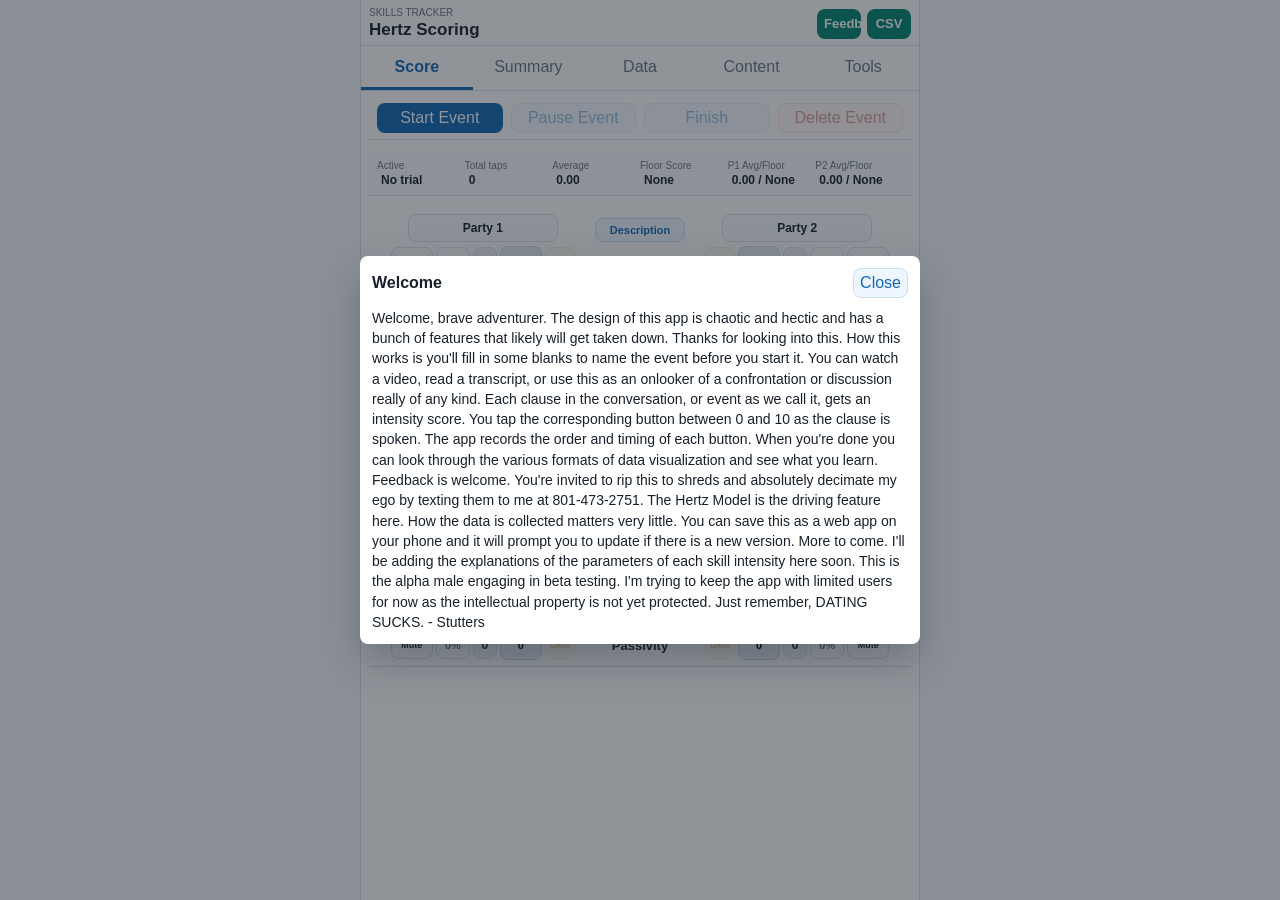
==== commit 6f75f847: "Update beta flow and profile charts" ====
--- a/index.html
+++ b/index.html
@@ -20,45 +20,26 @@
           <p class="eyebrow">Skills Tracker</p>
           <h1>Hertz Scoring</h1>
         </div>
-        <button class="icon-button" id="exportCsv" type="button" aria-label="Export event summaries to CSV" title="Export CSV">
-          CSV
-        </button>
+        <div class="top-actions">
+          <button class="icon-button" id="feedbackButton" type="button" aria-label="Email feedback" title="Send feedback">
+            Feedback
+          </button>
+          <button class="icon-button" id="exportCsv" type="button" aria-label="Export event summaries to CSV" title="Export CSV">
+            CSV
+          </button>
+        </div>
       </header>
 
-      <section class="trial-panel" aria-label="Event setup">
-        <label class="field">
-          <span>Your Name</span>
-          <input id="clientName" autocomplete="name" placeholder="Enter your name">
-        </label>
-        <label class="field">
-          <span>Event name</span>
-          <input id="trialName" placeholder="Give the event a title">
-        </label>
-        <label class="field">
-          <span>Date</span>
-          <input id="eventDate" type="date">
-        </label>
-        <label class="field">
-          <span>Time</span>
-          <input id="eventTime" type="time">
-        </label>
-        <label class="field">
-          <span>Outcome</span>
-          <select id="eventOutcome">
-            <option value="">Select outcome</option>
-            <option value="Resolved">Resolved</option>
-            <option value="De-escalated">De-escalated</option>
-            <option value="Unresolved">Unresolved</option>
-            <option value="Escalated">Escalated</option>
-            <option value="Paused">Paused</option>
-            <option value="Intervention">Intervention</option>
-          </select>
-        </label>
-        <label class="field">
-          <span>Event tags</span>
-          <button class="secondary" id="openTagPicker" type="button">Choose Tags</button>
-        </label>
-        <div class="selected-tags" id="selectedTags">No tags selected</div>
+      <nav class="tabs" aria-label="Dashboard views">
+        <button class="tab active" data-tab="recorder" type="button">Score</button>
+        <button class="tab" data-tab="summary" type="button">Summary</button>
+        <button class="tab" data-tab="data" type="button">Data</button>
+        <button class="tab" data-tab="content" type="button">Content</button>
+        <button class="tab" data-tab="tools" type="button">Tools</button>
+      </nav>
+
+      <section class="dashboard" id="recorderPanel">
+      <section class="trial-panel" aria-label="Event controls">
         <div class="trial-actions">
           <button class="primary" id="startTrial" type="button">Start Event</button>
           <button class="secondary" id="pauseTrial" type="button" disabled aria-label="Pause or resume event">⏸</button>
@@ -96,29 +77,16 @@
 
       <section class="recorder" aria-label="Skill buttons">
         <div class="party-headings">
-          <label class="field participant-field">
-            <span>Party</span>
-            <input id="participantOne" placeholder="Party 1" value="Party 1">
-          </label>
+          <div class="party-display" id="partyOneDisplay">Party 1</div>
           <button class="description-toggle" id="descriptionToggle" type="button">Description</button>
-          <label class="field participant-field">
-            <span>Party</span>
-            <input id="participantTwo" placeholder="Party 2" value="Party 2">
-          </label>
+          <div class="party-display" id="partyTwoDisplay">Party 2</div>
         </div>
         <div id="descriptionBox" class="description-box hidden"></div>
         <div id="buttonStack" class="button-stack"></div>
       </section>
-
-      <nav class="tabs" aria-label="Dashboard views">
-        <button class="tab active" data-tab="summary" type="button">Summary</button>
-        <button class="tab" data-tab="data" type="button">Data</button>
-        <button class="tab" data-tab="creator" type="button">Creator</button>
-        <button class="tab" data-tab="tools" type="button">Tools</button>
-        <button class="tab" data-tab="shared" type="button">Shared</button>
-      </nav>
-
-      <section class="dashboard" id="summaryPanel">
+      </section>
+
+      <section class="dashboard hidden" id="summaryPanel">
         <div class="filter-row">
           <label class="field compact">
             <span>Date range</span>
@@ -398,6 +366,14 @@
         </div>
       </section>
 
+      <section class="dashboard hidden" id="contentPanel">
+        <h2>Content</h2>
+        <div class="help-card">
+          <p>Recommend a video for future Hertz scoring prompts, examples, or training material.</p>
+          <button class="primary" id="recommendVideoButton" type="button">Recommend Video</button>
+        </div>
+      </section>
+
       <section class="dashboard hidden" id="toolsPanel">
         <h2>App Tools</h2>
         <div class="metric-grid">
@@ -475,6 +451,58 @@
           <button class="secondary" id="closeWelcome" type="button">Close</button>
         </header>
         <p>Welcome, brave adventurer. The design of this app is chaotic and hectic and has a bunch of features that likely will get taken down. Thanks for looking into this. How this works is you'll fill in some blanks to name the event before you start it. You can watch a video, read a transcript, or use this as an onlooker of a confrontation or discussion really of any kind. Each clause in the conversation, or event as we call it, gets an intensity score. You tap the corresponding button between 0 and 10 as the clause is spoken. The app records the order and timing of each button. When you're done you can look through the various formats of data visualization and see what you learn. Feedback is welcome. You're invited to rip this to shreds and absolutely decimate my ego by texting them to me at 801-473-2751. The Hertz Model is the driving feature here. How the data is collected matters very little. You can save this as a web app on your phone and it will prompt you to update if there is a new version. More to come. I'll be adding the explanations of the parameters of each skill intensity here soon. This is the alpha male engaging in beta testing. I'm trying to keep the app with limited users for now as the intellectual property is not yet protected. Just remember, DATING SUCKS. - Stutters</p>
+      </section>
+    </div>
+
+    <div class="modal-backdrop hidden" id="setupModal">
+      <section class="setup-modal" role="dialog" aria-modal="true" aria-labelledby="setupTitle">
+        <header>
+          <h2 id="setupTitle">Event Setup</h2>
+        </header>
+        <div class="setup-grid">
+          <label class="field">
+            <span>Your Name</span>
+            <input id="clientName" autocomplete="name" placeholder="Enter your name">
+          </label>
+          <label class="field">
+            <span>Event name</span>
+            <input id="trialName" placeholder="Give the event a title">
+          </label>
+          <label class="field">
+            <span>Party 1</span>
+            <input id="participantOne" placeholder="Party 1" value="Party 1">
+          </label>
+          <label class="field">
+            <span>Party 2</span>
+            <input id="participantTwo" placeholder="Party 2" value="Party 2">
+          </label>
+          <label class="field">
+            <span>Date</span>
+            <input id="eventDate" type="date">
+          </label>
+          <label class="field">
+            <span>Time</span>
+            <input id="eventTime" type="time">
+          </label>
+          <label class="field">
+            <span>Outcome</span>
+            <select id="eventOutcome">
+              <option value="">Select outcome</option>
+              <option value="Resolved">Resolved</option>
+              <option value="De-escalated">De-escalated</option>
+              <option value="Unresolved">Unresolved</option>
+              <option value="Escalated">Escalated</option>
+              <option value="Paused">Paused</option>
+              <option value="Intervention">Intervention</option>
+            </select>
+          </label>
+          <label class="field">
+            <span>Event tags</span>
+            <button class="secondary" id="openTagPicker" type="button">Choose Tags</button>
+          </label>
+          <div class="selected-tags" id="selectedTags">No tags selected</div>
+        </div>
+        <button class="primary" id="setupNext" type="button" disabled>Next</button>
       </section>
     </div>
 
--- a/styles.css
+++ b/styles.css
@@ -51,6 +51,12 @@
   border-bottom: 1px solid var(--line);
 }
 
+.top-actions {
+  display: flex;
+  gap: 6px;
+  align-items: center;
+}
+
 .eyebrow {
   margin: 0 0 2px;
   color: var(--muted);
@@ -80,7 +86,7 @@
 
 .trial-panel {
   display: grid;
-  grid-template-columns: 1fr 1fr;
+  grid-template-columns: 1fr;
   gap: 5px;
   border-bottom: 1px solid var(--line);
 }
@@ -250,6 +256,21 @@
   min-height: 24px;
   padding: 3px 5px;
   font-size: 12px;
+  text-align: center;
+}
+
+.party-display {
+  width: min(100%, 150px);
+  min-height: 28px;
+  display: grid;
+  place-items: center;
+  padding: 5px 7px;
+  color: var(--ink);
+  background: #f7f9fb;
+  border: 1px solid var(--line);
+  border-radius: var(--radius);
+  font-size: 12px;
+  font-weight: 800;
   text-align: center;
 }
 
@@ -721,6 +742,18 @@
   width: 100%;
   height: 132px;
   display: block;
+}
+
+.profile-spider {
+  width: 100%;
+  min-height: 220px;
+  display: block;
+}
+
+.profile-spider text {
+  fill: var(--muted);
+  font-size: 10px;
+  font-weight: 800;
 }
 
 .mock-chips,
@@ -1336,7 +1369,8 @@
 }
 
 .tag-modal,
-.welcome-modal {
+.welcome-modal,
+.setup-modal {
   width: min(100%, 560px);
   max-height: 86vh;
   display: grid;
@@ -1349,11 +1383,19 @@
 }
 
 .tag-modal header,
-.welcome-modal header {
+.welcome-modal header,
+.setup-modal header {
   display: flex;
   align-items: center;
   justify-content: space-between;
   gap: 10px;
+}
+
+.setup-grid {
+  display: grid;
+  grid-template-columns: repeat(2, minmax(0, 1fr));
+  gap: 8px;
+  overflow: auto;
 }
 
 .welcome-modal p {
